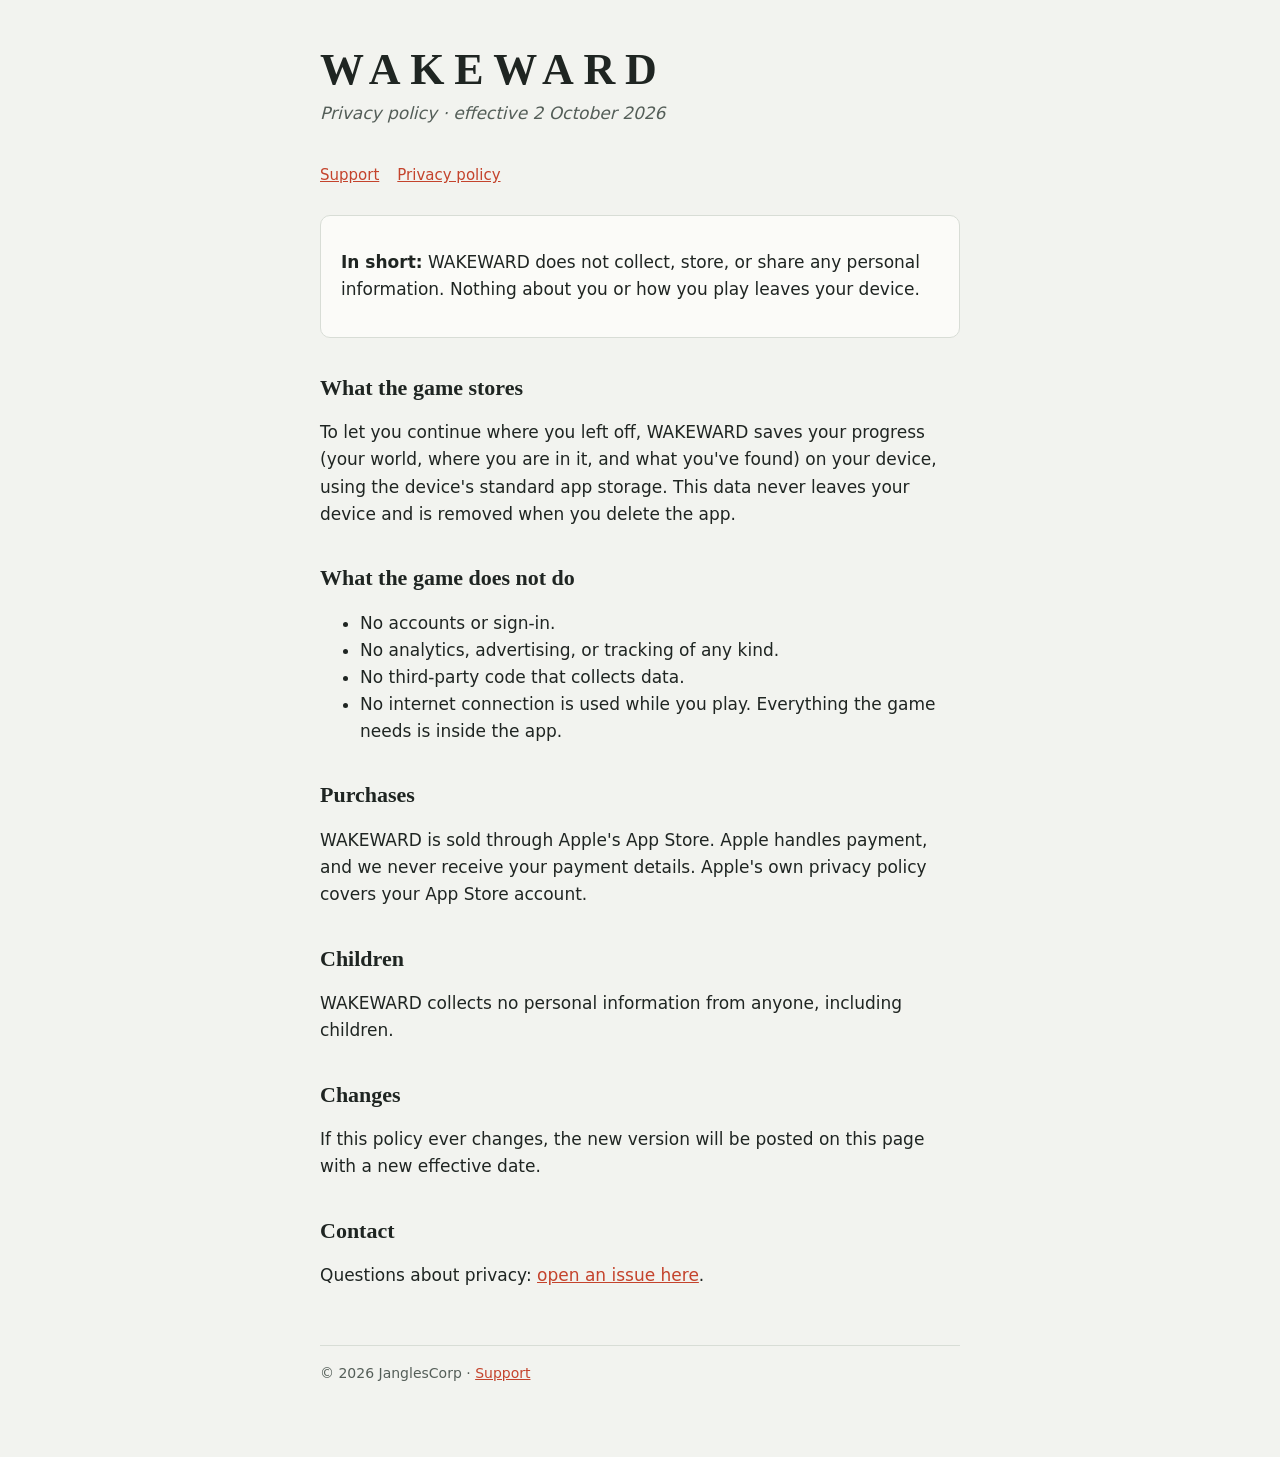
==== privacy.html @ 20e498d8 "WAKEWARD support and privacy pages Co-Authored-By: Claude Opus 5.5 <noreply@anthropic.com>" ====
<!doctype html>
<html lang="en">
<head>
<meta charset="utf-8"><meta name="viewport" content="width=device-width, initial-scale=1">
<title>WAKEWARD · Privacy policy</title>
<link rel="stylesheet" href="style.css">
</head>
<body><main>
<h1>WAKEWARD</h1>
<p class="tag">Privacy policy · effective 2 October 2026</p>
<nav><a href="index.html">Support</a><a href="privacy.html">Privacy policy</a></nav>

<div class="card"><p><strong>In short:</strong> WAKEWARD does not collect, store, or share any personal information. Nothing about you or how you play leaves your device.</p></div>

<h2>What the game stores</h2>
<p>To let you continue where you left off, WAKEWARD saves your progress (your world, where you are in it, and what you've found) on your device, using the device's standard app storage. This data never leaves your device and is removed when you delete the app.</p>

<h2>What the game does not do</h2>
<ul>
<li>No accounts or sign-in.</li>
<li>No analytics, advertising, or tracking of any kind.</li>
<li>No third-party code that collects data.</li>
<li>No internet connection is used while you play. Everything the game needs is inside the app.</li>
</ul>

<h2>Purchases</h2>
<p>WAKEWARD is sold through Apple's App Store. Apple handles payment, and we never receive your payment details. Apple's own privacy policy covers your App Store account.</p>

<h2>Children</h2>
<p>WAKEWARD collects no personal information from anyone, including children.</p>

<h2>Changes</h2>
<p>If this policy ever changes, the new version will be posted on this page with a new effective date.</p>

<h2>Contact</h2>
<p>Questions about privacy: <a href="https://github.com/jangles-byte/wakeward/issues">open an issue here</a>.</p>

<footer>© 2026 JanglesCorp · <a href="index.html">Support</a></footer>
</main></body>
</html>
---- style.css ----
:root { --bg: #f2f3ef; --card: #fbfbf8; --ink: #1f2522; --ink-2: #545e58; --line: #d8ddd6; --accent: #c4432c; }
@media (prefers-color-scheme: dark) { :root { --bg: #121614; --card: #1a1f1c; --ink: #e6eae4; --ink-2: #a6b0a9; --line: #2d3531; --accent: #ef7a62; } }
* { box-sizing: border-box; }
body { margin: 0; background: var(--bg); color: var(--ink); font: 400 17px/1.6 -apple-system, BlinkMacSystemFont, "Segoe UI", system-ui, sans-serif; }
main { max-width: 680px; margin: 0 auto; padding: 48px 20px 72px; }
h1 { font: 600 44px/1 "Iowan Old Style", "Palatino Linotype", Palatino, Georgia, serif; letter-spacing: .22em; margin: 0 0 8px; }
.tag { color: var(--ink-2); margin: 0 0 36px; font-style: italic; }
h2 { font: 600 22px/1.3 "Iowan Old Style", Palatino, Georgia, serif; margin: 36px 0 10px; }
p, li { max-width: 62ch; }
a { color: var(--accent); }
.card { background: var(--card); border: 1px solid var(--line); border-radius: 10px; padding: 16px 20px; }
nav { display: flex; gap: 18px; flex-wrap: wrap; margin: 0 0 28px; font-size: 15px; }
footer { margin-top: 56px; color: var(--ink-2); font-size: 14px; border-top: 1px solid var(--line); padding-top: 16px; }
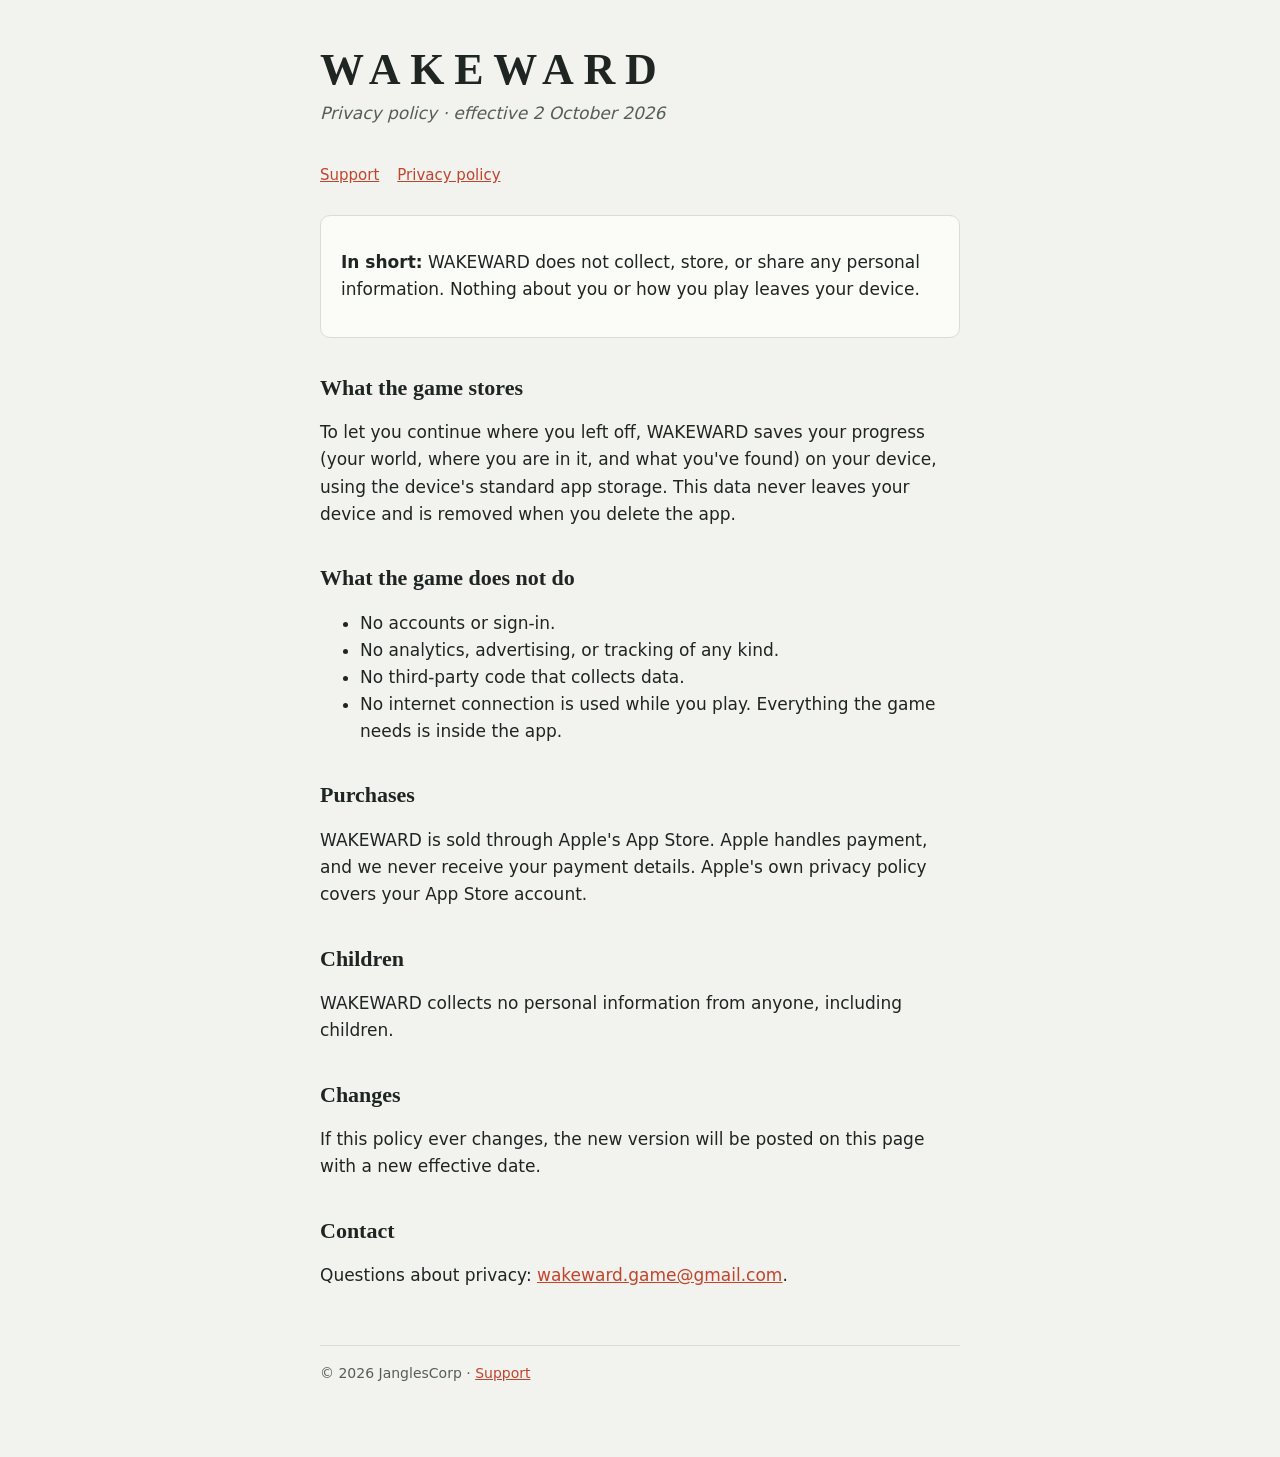
==== commit 0ce8d14d: "Support and privacy contact: wakeward.game@gmail.com" ====
--- a/privacy.html
+++ b/privacy.html
@@ -33,7 +33,7 @@
 <p>If this policy ever changes, the new version will be posted on this page with a new effective date.</p>
 
 <h2>Contact</h2>
-<p>Questions about privacy: <a href="https://github.com/jangles-byte/wakeward/issues">open an issue here</a>.</p>
+<p>Questions about privacy: <a href="mailto:wakeward.game@gmail.com">wakeward.game@gmail.com</a>.</p>
 
 <footer>© 2026 JanglesCorp · <a href="index.html">Support</a></footer>
 </main></body>
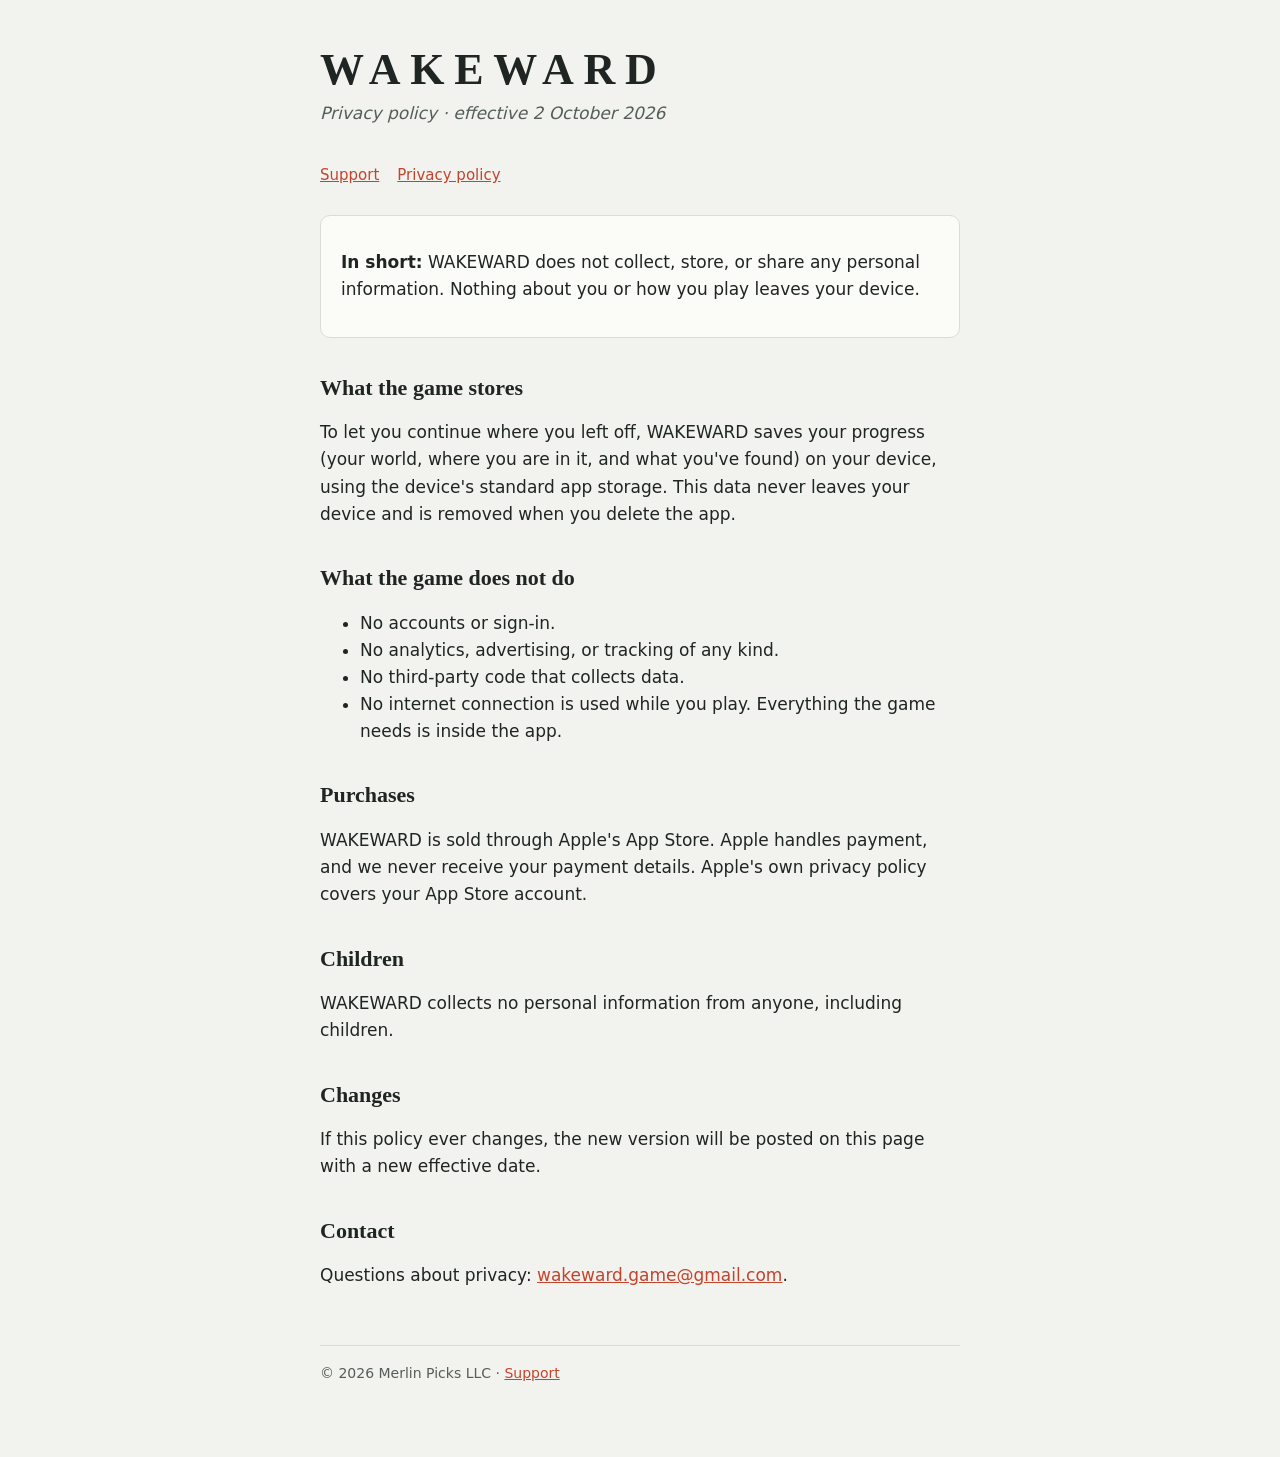
==== commit 8ff34e52: "Copyright: Merlin Picks LLC Co-Authored-By: Claude Opus 5.5 <noreply@anthropic.com>" ====
--- a/privacy.html
+++ b/privacy.html
@@ -35,6 +35,6 @@
 <h2>Contact</h2>
 <p>Questions about privacy: <a href="mailto:wakeward.game@gmail.com">wakeward.game@gmail.com</a>.</p>
 
-<footer>© 2026 JanglesCorp · <a href="index.html">Support</a></footer>
+<footer>© 2026 Merlin Picks LLC · <a href="index.html">Support</a></footer>
 </main></body>
 </html>
